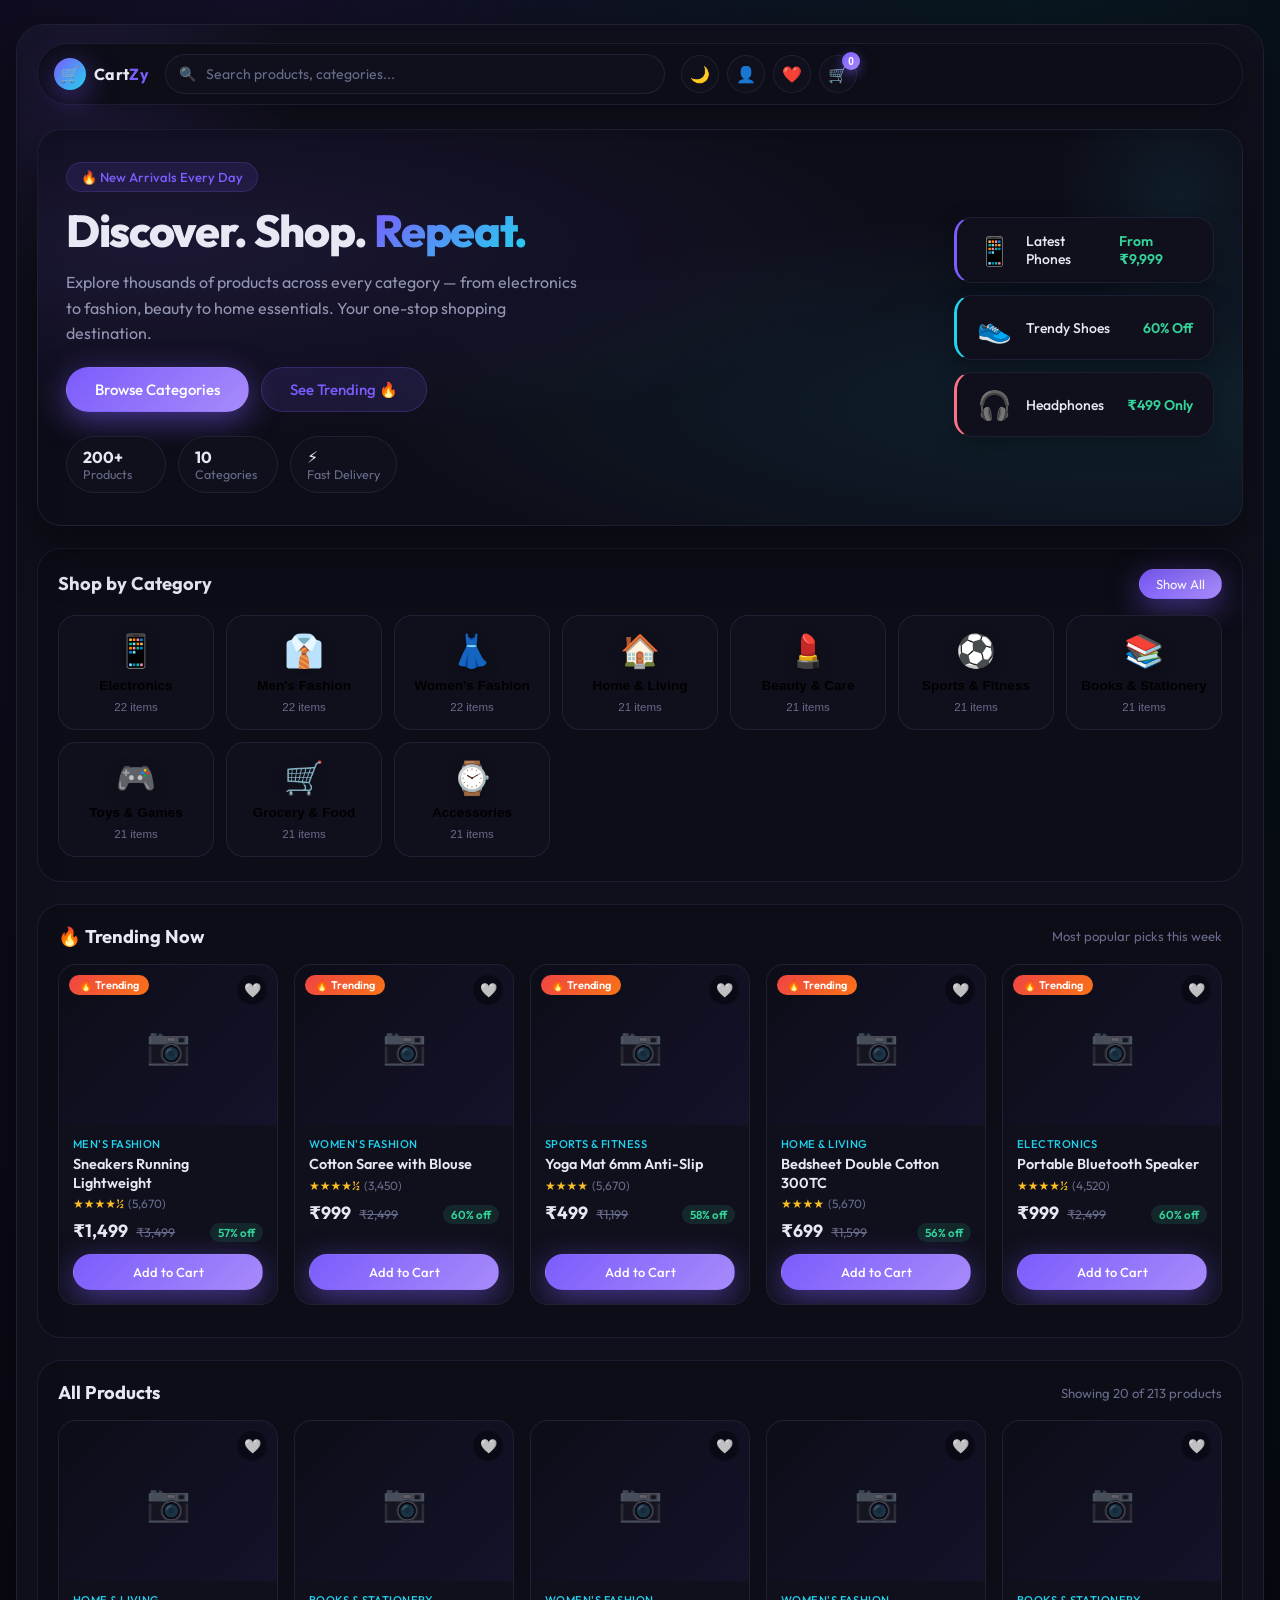
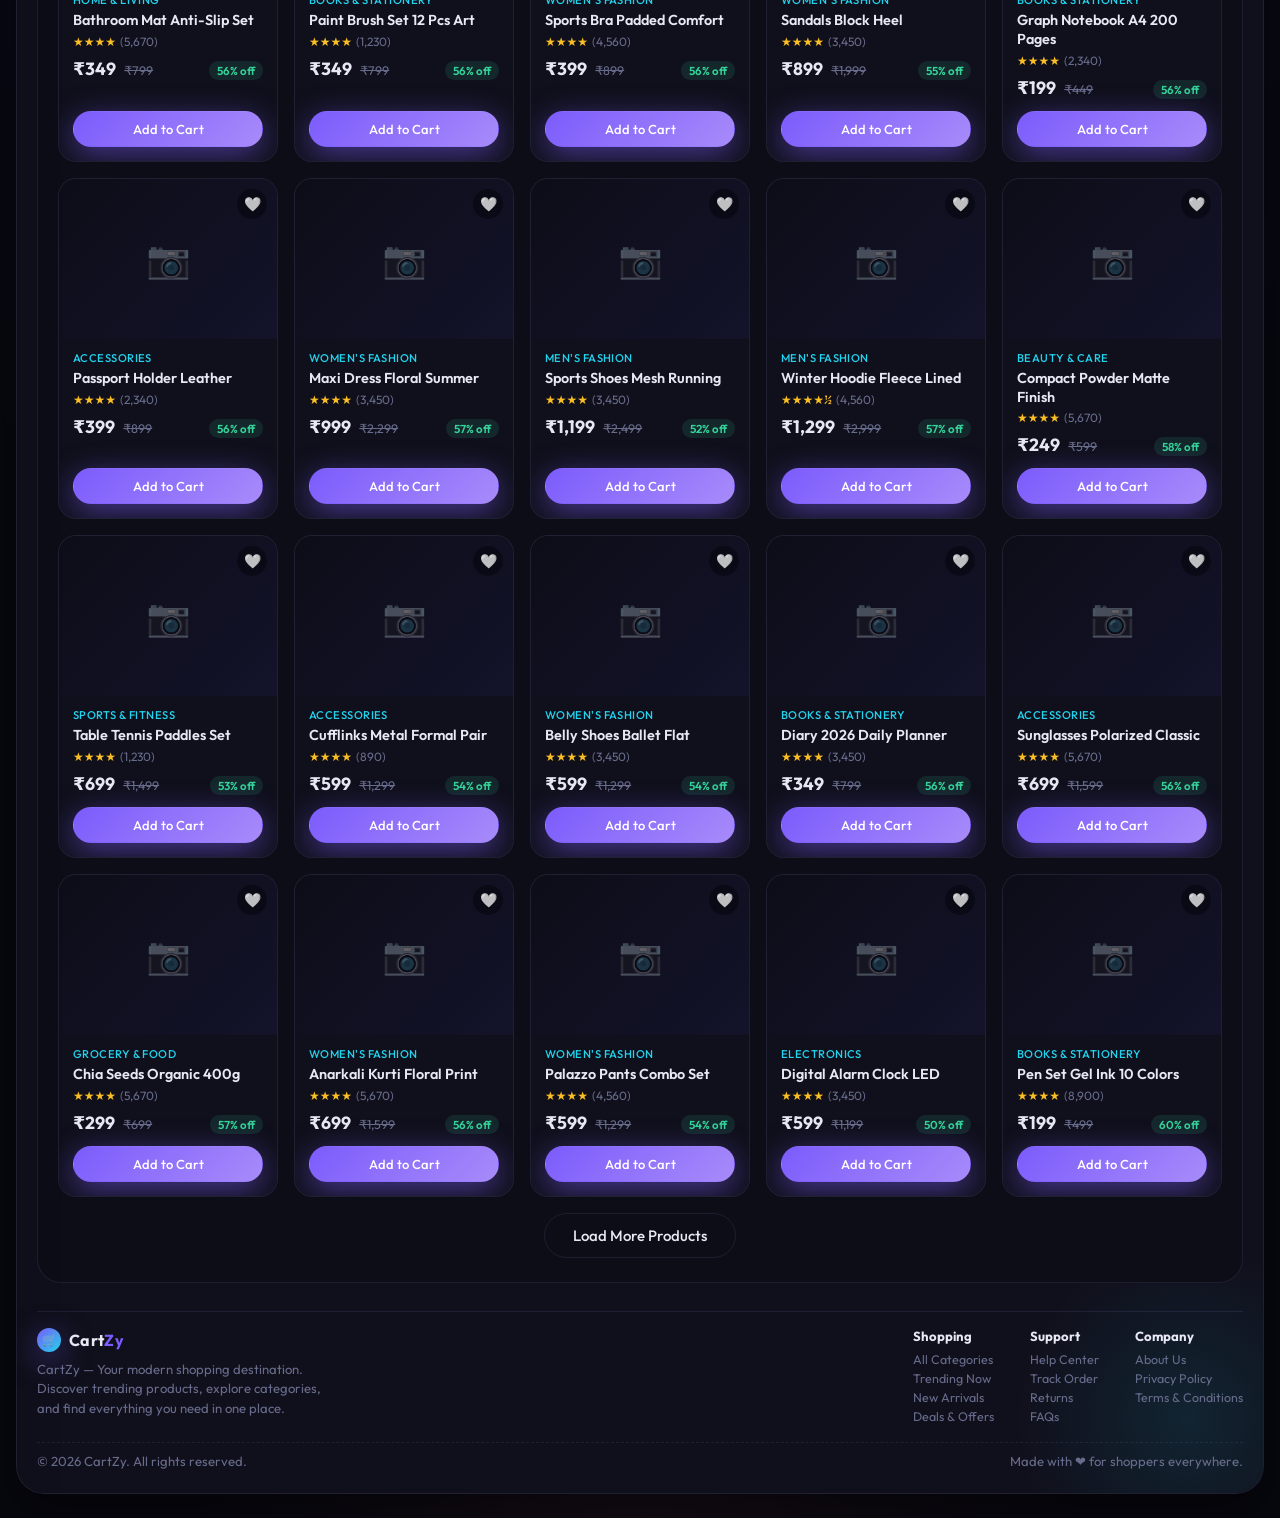
==== CartZy/index.html @ 4c5aa663 "save" ====
<!DOCTYPE html>
<html lang="en" data-theme="dark">
<head>
    <meta charset="UTF-8">
    <meta name="viewport" content="width=device-width, initial-scale=1.0">
    <meta name="theme-color" content="#07070f" media="(prefers-color-scheme: dark)">
    <meta name="theme-color" content="#f4f4fb" media="(prefers-color-scheme: light)">
    <title>CartZy – Discover, Shop, Repeat</title>
    <meta name="description" content="CartZy is a modern shopping experience. Browse categories, discover trending products, and shop from thousands of items across electronics, fashion, beauty, home and more.">
    <link rel="stylesheet" href="styles.css">
    <link href="https://fonts.googleapis.com/css2?family=Outfit:wght@300;400;500;600;700;800&display=swap" rel="stylesheet">
</head>
<body>
    <div class="cz-app" id="cz-app">
        <!-- Mobile Sidebar -->
        <div class="cz-sidebar" id="cz-sidebar">
            <div class="cz-sidebar-header">
                <div class="cz-logo">
                    <span class="cz-logo-mark">🛒</span>
                    <span class="cz-logo-text">Cart<span>Zy</span></span>
                </div>
                <button class="cz-sidebar-close" id="cz-sidebar-close" aria-label="Close sidebar">✕</button>
            </div>
            <nav class="cz-sidebar-nav">
                <a href="#" class="cz-sidebar-link cz-sidebar-link-active" data-nav="home">🏠 Home</a>
                <a href="#categories" class="cz-sidebar-link" data-nav="categories">📦 Categories</a>
                <a href="#trending" class="cz-sidebar-link" data-nav="trending">🔥 Trending</a>
                <a href="#products" class="cz-sidebar-link" data-nav="products">🛍️ All Products</a>
                <div class="cz-sidebar-divider"></div>
                <a href="#" class="cz-sidebar-link" id="cz-sidebar-user-link">👤 Login / Sign Up</a>
                <a href="#" class="cz-sidebar-link">📋 My Orders</a>
                <a href="#" class="cz-sidebar-link">❤️ Wishlist</a>
                <a href="#" class="cz-sidebar-link">💬 Help Center</a>
            </nav>
            <div class="cz-sidebar-actions">
                <button id="cz-theme-toggle-sidebar" class="cz-button cz-button-outline cz-theme-toggle" type="button" aria-label="Toggle theme">
                    <span class="cz-theme-icon" data-role="icon">🌙</span>
                    <span>Toggle theme</span>
                </button>
            </div>
        </div>
        <div class="cz-sidebar-overlay" id="cz-sidebar-overlay"></div>

        <!-- Header -->
        <header class="cz-header" id="cz-header">
            <div class="cz-header-left">
                <button class="cz-hamburger" id="cz-hamburger" aria-label="Open menu">
                    <span></span><span></span><span></span>
                </button>
                <div class="cz-logo">
                    <span class="cz-logo-mark">🛒</span>
                    <span class="cz-logo-text">Cart<span>Zy</span></span>
                </div>
            </div>
            <div class="cz-search-bar" id="cz-search-bar">
                <span class="cz-search-icon">🔍</span>
                <input type="text" id="cz-search-input" placeholder="Search products, categories..." autocomplete="off">
                <div class="cz-search-results" id="cz-search-results"></div>
            </div>
            <div class="cz-header-right">
                <button id="cz-theme-toggle" class="cz-icon-button cz-theme-toggle" type="button" aria-label="Toggle theme">
                    <span class="cz-theme-icon" data-role="icon">🌙</span>
                </button>
                <div class="cz-user-wrapper" id="cz-user-wrapper">
                    <button class="cz-icon-button cz-user-btn" aria-label="User Account" id="cz-user-btn">
                        <span id="cz-user-icon">👤</span>
                    </button>
                    <div class="cz-user-dropdown" id="cz-user-dropdown">
                        <div class="cz-user-dropdown-header" id="cz-dropdown-header">
                            <div class="cz-user-avatar" id="cz-dropdown-avatar">👤</div>
                            <div class="cz-user-info">
                                <span class="cz-user-name" id="cz-dropdown-name">Guest</span>
                                <span class="cz-user-email" id="cz-dropdown-email"></span>
                            </div>
                        </div>
                        <div class="cz-user-dropdown-divider"></div>
                        <a href="#" class="cz-user-dropdown-item">📋 My Orders</a>
                        <a href="#" class="cz-user-dropdown-item">❤️ My Wishlist</a>
                        <a href="#" class="cz-user-dropdown-item">⚙️ Settings</a>
                        <div class="cz-user-dropdown-divider"></div>
                        <button class="cz-user-dropdown-item cz-logout-btn" id="cz-logout-btn">🚪 Logout</button>
                    </div>
                </div>
                <button class="cz-icon-button" aria-label="Wishlist" id="cz-wishlist-btn">
                    ❤️
                </button>
                <button class="cz-icon-button" aria-label="Cart" id="cz-cart-btn">
                    🛒
                    <span class="cz-cart-badge" id="cz-cart-badge">0</span>
                </button>
            </div>
        </header>

        <main class="cz-main">
            <!-- Hero -->
            <section class="cz-hero" id="home">
                <div class="cz-hero-content">
                    <div class="cz-hero-badge">🔥 New Arrivals Every Day</div>
                    <h1>Discover. Shop. <span>Repeat.</span></h1>
                    <p>Explore thousands of products across every category — from electronics to fashion, beauty to home essentials. Your one-stop shopping destination.</p>
                    <div class="cz-hero-actions">
                        <a href="#categories" class="cz-button cz-button-primary cz-button-lg">Browse Categories</a>
                        <a href="#trending" class="cz-button cz-button-ghost cz-button-lg">See Trending 🔥</a>
                    </div>
                    <div class="cz-hero-stats">
                        <div class="cz-stat"><span class="cz-stat-number">200+</span><span class="cz-stat-label">Products</span></div>
                        <div class="cz-stat"><span class="cz-stat-number">10</span><span class="cz-stat-label">Categories</span></div>
                        <div class="cz-stat"><span class="cz-stat-number">⚡</span><span class="cz-stat-label">Fast Delivery</span></div>
                    </div>
                </div>
                <div class="cz-hero-visual">
                    <div class="cz-hero-floating-card cz-hero-fc-1">
                        <span class="cz-hero-fc-emoji">📱</span>
                        <span>Latest Phones</span>
                        <strong>From ₹9,999</strong>
                    </div>
                    <div class="cz-hero-floating-card cz-hero-fc-2">
                        <span class="cz-hero-fc-emoji">👟</span>
                        <span>Trendy Shoes</span>
                        <strong>60% Off</strong>
                    </div>
                    <div class="cz-hero-floating-card cz-hero-fc-3">
                        <span class="cz-hero-fc-emoji">🎧</span>
                        <span>Headphones</span>
                        <strong>₹499 Only</strong>
                    </div>
                </div>
            </section>

            <!-- Categories -->
            <section class="cz-section" id="categories">
                <div class="cz-section-header">
                    <h2>Shop by Category</h2>
                    <button class="cz-pill-btn cz-active-filter" data-category="all" id="cz-show-all-btn">Show All</button>
                </div>
                <div class="cz-category-grid" id="cz-category-grid">
                    <!-- Categories rendered by JS -->
                </div>
            </section>

            <!-- Trending Products -->
            <section class="cz-section" id="trending">
                <div class="cz-section-header">
                    <h2>🔥 Trending Now</h2>
                    <span class="cz-section-tagline">Most popular picks this week</span>
                </div>
                <div class="cz-product-scroll" id="cz-trending-scroll">
                    <!-- Trending products rendered by JS -->
                </div>
            </section>

            <!-- Active Category Title (shown when filtering) -->
            <div class="cz-active-category-bar" id="cz-active-category-bar" style="display:none;">
                <h2 id="cz-active-category-title">All Products</h2>
                <button class="cz-pill-btn" id="cz-clear-filter">✕ Clear Filter</button>
            </div>

            <!-- All Products Grid -->
            <section class="cz-section" id="products">
                <div class="cz-section-header" id="cz-products-header">
                    <h2>All Products</h2>
                    <span class="cz-section-tagline" id="cz-product-count"></span>
                </div>
                <div class="cz-product-grid" id="cz-product-grid">
                    <!-- Products rendered by JS -->
                </div>
                <div class="cz-load-more" id="cz-load-more" style="display:none;">
                    <button class="cz-button cz-button-outline cz-button-lg" id="cz-load-more-btn">Load More Products</button>
                </div>
            </section>
        </main>

        <!-- Footer -->
        <footer class="cz-footer">
            <div class="cz-footer-top">
                <div>
                    <div class="cz-logo cz-logo-small">
                        <span class="cz-logo-mark">🛒</span>
                        <span class="cz-logo-text">Cart<span>Zy</span></span>
                    </div>
                    <p class="cz-footer-text">CartZy — Your modern shopping destination. Discover trending products, explore categories, and find everything you need in one place.</p>
                </div>
                <div class="cz-footer-columns">
                    <div>
                        <h4>Shopping</h4>
                        <a href="#categories">All Categories</a>
                        <a href="#trending">Trending Now</a>
                        <a href="#">New Arrivals</a>
                        <a href="#">Deals & Offers</a>
                    </div>
                    <div>
                        <h4>Support</h4>
                        <a href="#">Help Center</a>
                        <a href="#">Track Order</a>
                        <a href="#">Returns</a>
                        <a href="#">FAQs</a>
                    </div>
                    <div>
                        <h4>Company</h4>
                        <a href="#">About Us</a>
                        <a href="#">Privacy Policy</a>
                        <a href="#">Terms & Conditions</a>
                    </div>
                </div>
            </div>
            <div class="cz-footer-bottom">
                <span>© <span id="cz-year"></span> CartZy. All rights reserved.</span>
                <span>Made with ❤️ for shoppers everywhere.</span>
            </div>
        </footer>
    </div>

    <!-- Login/Signup Modal -->
    <div class="cz-modal-overlay" id="cz-login-overlay">
        <div class="cz-login-modal" id="cz-login-modal">
            <button class="cz-modal-close" id="cz-modal-close">✕</button>
            <div class="cz-modal-logo">
                <span class="cz-logo-mark">🛒</span>
                <span class="cz-logo-text">Cart<span>Zy</span></span>
            </div>

            <!-- Login Form -->
            <div id="cz-login-form" class="cz-auth-form">
                <h2>Welcome Back</h2>
                <p class="cz-auth-subtitle">Log in to your account</p>
                <div class="cz-form-group">
                    <label for="cz-login-email">Email</label>
                    <input type="email" id="cz-login-email" class="cz-form-input" placeholder="you@example.com" autocomplete="email">
                </div>
                <div class="cz-form-group">
                    <label for="cz-login-password">Password</label>
                    <input type="password" id="cz-login-password" class="cz-form-input" placeholder="••••••••" autocomplete="current-password">
                </div>
                <button class="cz-button cz-button-primary cz-button-full cz-button-lg" id="cz-login-submit">Log In</button>
                <p class="cz-auth-toggle">Don't have an account? <a href="#" id="cz-show-signup">Sign Up</a></p>
            </div>

            <!-- Sign Up Form -->
            <div id="cz-signup-form" class="cz-auth-form" style="display:none;">
                <h2>Create Account</h2>
                <p class="cz-auth-subtitle">Join CartZy today</p>
                <div class="cz-form-group">
                    <label for="cz-signup-name">Full Name</label>
                    <input type="text" id="cz-signup-name" class="cz-form-input" placeholder="Your Name" autocomplete="name">
                </div>
                <div class="cz-form-group">
                    <label for="cz-signup-email">Email</label>
                    <input type="email" id="cz-signup-email" class="cz-form-input" placeholder="you@example.com" autocomplete="email">
                </div>
                <div class="cz-form-group">
                    <label for="cz-signup-password">Password</label>
                    <input type="password" id="cz-signup-password" class="cz-form-input" placeholder="••••••••" autocomplete="new-password">
                </div>
                <div class="cz-form-group">
                    <label for="cz-signup-confirm">Confirm Password</label>
                    <input type="password" id="cz-signup-confirm" class="cz-form-input" placeholder="••••••••" autocomplete="new-password">
                </div>
                <button class="cz-button cz-button-primary cz-button-full cz-button-lg" id="cz-signup-submit">Create Account</button>
                <p class="cz-auth-toggle">Already have an account? <a href="#" id="cz-show-login">Log In</a></p>
            </div>
        </div>
    </div>

    <script src="./theme.js"></script>
    <script src="./app.js"></script>
</body>
</html>
---- CartZy/styles.css ----
@import url('https://fonts.googleapis.com/css2?family=Outfit:wght@300;400;500;600;700;800&display=swap');

*, *::before, *::after { margin: 0; padding: 0; box-sizing: border-box; }

/* ── Design Tokens ── */
:root {
    --cz-bg: #07070f;
    --cz-bg-elevated: #10101c;
    --cz-bg-soft: #0d0d18;
    --cz-bg-card: #13132a;
    --cz-border: rgba(130, 140, 200, 0.13);
    --cz-border-hover: rgba(160, 170, 230, 0.3);
    --cz-primary: #7c5cfc;
    --cz-primary-soft: rgba(124, 92, 252, 0.12);
    --cz-primary-glow: rgba(124, 92, 252, 0.5);
    --cz-accent: #22d3ee;
    --cz-accent-soft: rgba(34, 211, 238, 0.1);
    --cz-green: #34d399;
    --cz-rose: #fb7185;
    --cz-amber: #fbbf24;
    --cz-text: #e8e8f4;
    --cz-text-muted: #9296b4;
    --cz-text-soft: #686c8c;
    --cz-radius-xl: 24px;
    --cz-radius-lg: 18px;
    --cz-radius-md: 12px;
    --cz-radius-sm: 8px;
    --cz-radius-pill: 999px;
    --cz-shadow: 0 20px 50px rgba(0,0,0,0.5);
    --cz-shadow-sm: 0 8px 24px rgba(0,0,0,0.3);
    --cz-shadow-glow: 0 8px 30px var(--cz-primary-glow);
    --cz-transition: 0.25s cubic-bezier(0.4, 0, 0.2, 1);
}

html[data-theme="light"] {
    --cz-bg: #f4f4fb;
    --cz-bg-elevated: #ffffff;
    --cz-bg-soft: #eeeef8;
    --cz-bg-card: #ffffff;
    --cz-border: rgba(80, 80, 140, 0.12);
    --cz-border-hover: rgba(100, 100, 180, 0.22);
    --cz-primary: #6c4ce6;
    --cz-primary-soft: rgba(108, 76, 230, 0.08);
    --cz-primary-glow: rgba(108, 76, 230, 0.18);
    --cz-accent: #0891b2;
    --cz-accent-soft: rgba(8, 145, 178, 0.08);
    --cz-green: #059669;
    --cz-rose: #e11d48;
    --cz-amber: #d97706;
    --cz-text: #1a1a2e;
    --cz-text-muted: #4a4a6a;
    --cz-text-soft: #6a6a8a;
    --cz-shadow: 0 20px 50px rgba(0,0,0,0.08);
    --cz-shadow-sm: 0 8px 24px rgba(0,0,0,0.06);
    --cz-shadow-glow: 0 8px 30px var(--cz-primary-glow);
}

html { scroll-behavior: smooth; }

body {
    font-family: 'Outfit', system-ui, -apple-system, sans-serif;
    background:
        radial-gradient(ellipse at 20% 0%, rgba(124, 92, 252, 0.10), transparent 50%),
        radial-gradient(ellipse at 80% 0%, rgba(34, 211, 238, 0.08), transparent 50%),
        radial-gradient(ellipse at 50% 100%, rgba(251, 113, 133, 0.06), transparent 50%),
        var(--cz-bg);
    color: var(--cz-text);
    min-height: 100vh;
    min-height: -webkit-fill-available;
    padding: 24px 16px;
    -webkit-font-smoothing: antialiased;
    -moz-osx-font-smoothing: grayscale;
}

/* iOS Safari safe area handling */
@supports (padding: max(0px)) {
    body {
        padding-bottom: max(24px, env(safe-area-inset-bottom));
        padding-left: max(16px, env(safe-area-inset-left));
        padding-right: max(16px, env(safe-area-inset-right));
    }
}

/* ── App Container ── */
.cz-app {
    width: 100%;
    max-width: 1280px;
    margin: 0 auto;
    border-radius: 28px;
    border: 1px solid var(--cz-border);
    background: var(--cz-bg-elevated);
    -webkit-backdrop-filter: blur(40px);
    backdrop-filter: blur(40px);
    box-shadow: var(--cz-shadow);
    display: flex;
    flex-direction: column;
    padding: 18px 20px 24px;
    position: relative;
    overflow: visible;
    overflow-x: hidden;
}

.cz-app::before {
    content: '';
    position: absolute;
    top: -120px;
    left: -120px;
    width: 400px;
    height: 400px;
    border-radius: 50%;
    background: radial-gradient(circle, var(--cz-primary-soft) 0%, transparent 70%);
    pointer-events: none;
    z-index: 0;
}

.cz-app::after {
    content: '';
    position: absolute;
    bottom: -100px;
    right: -100px;
    width: 350px;
    height: 350px;
    border-radius: 50%;
    background: radial-gradient(circle, var(--cz-accent-soft) 0%, transparent 70%);
    pointer-events: none;
    z-index: 0;
}

.cz-app > * { position: relative; z-index: 1; }

/* ── Header ── */
.cz-header {
    display: flex;
    align-items: center;
    gap: 16px;
    padding: 10px 16px;
    border-radius: var(--cz-radius-pill);
    background: var(--cz-bg-soft);
    border: 1px solid var(--cz-border);
    box-shadow: var(--cz-shadow-sm);
    margin-bottom: 20px;
    z-index: 60;
}

.cz-header-left {
    display: flex;
    align-items: center;
    gap: 12px;
    flex-shrink: 0;
}

.cz-logo {
    display: inline-flex;
    align-items: center;
    gap: 8px;
    text-decoration: none;
}

.cz-logo-mark {
    width: 32px;
    height: 32px;
    border-radius: var(--cz-radius-pill);
    display: inline-flex;
    align-items: center;
    justify-content: center;
    font-size: 16px;
    background: linear-gradient(135deg, var(--cz-primary), var(--cz-accent));
    box-shadow: var(--cz-shadow-glow);
    animation: logoPulse 3s ease-in-out infinite;
}

@keyframes logoPulse {
    0%, 100% { box-shadow: 0 4px 20px var(--cz-primary-glow); }
    50% { box-shadow: 0 4px 30px var(--cz-primary-glow), 0 0 60px rgba(124,92,252,0.15); }
}

.cz-logo-text {
    font-weight: 700;
    letter-spacing: 0.02em;
    font-size: 16px;
    color: var(--cz-text);
}

.cz-logo-text span { color: var(--cz-primary); }
.cz-logo-small .cz-logo-mark { width: 24px; height: 24px; font-size: 12px; }

/* ── Search Bar ── */
.cz-search-bar {
    flex: 1;
    position: relative;
    max-width: 500px;
}

.cz-search-icon {
    position: absolute;
    left: 14px;
    top: 50%;
    transform: translateY(-50%);
    font-size: 14px;
    pointer-events: none;
    opacity: 0.6;
}

.cz-search-bar input {
    width: 100%;
    padding: 10px 16px 10px 40px;
    border-radius: var(--cz-radius-pill);
    border: 1px solid var(--cz-border);
    background: var(--cz-bg-elevated);
    color: var(--cz-text);
    font-family: inherit;
    font-size: 14px;
    outline: none;
    transition: var(--cz-transition);
}

.cz-search-bar input:focus {
    border-color: var(--cz-primary);
    box-shadow: 0 0 0 3px var(--cz-primary-soft);
}

.cz-search-bar input::placeholder {
    color: var(--cz-text-soft);
}

.cz-search-results {
    position: absolute;
    top: calc(100% + 8px);
    left: 0;
    right: 0;
    background: var(--cz-bg-elevated);
    border: 1px solid var(--cz-border);
    border-radius: var(--cz-radius-lg);
    box-shadow: var(--cz-shadow);
    max-height: 340px;
    overflow-y: auto;
    display: none;
    z-index: 70;
}

.cz-search-results.active { display: block; }

.cz-search-result-item {
    padding: 12px 16px;
    cursor: pointer;
    display: flex;
    align-items: center;
    gap: 12px;
    font-size: 14px;
    transition: background var(--cz-transition);
    border-bottom: 1px solid var(--cz-border);
}

.cz-search-result-item:last-child { border-bottom: none; }
.cz-search-result-item:hover { background: var(--cz-primary-soft); }

.cz-search-result-item .cz-sr-emoji { font-size: 20px; }
.cz-search-result-item .cz-sr-name { font-weight: 500; }
.cz-search-result-item .cz-sr-price {
    margin-left: auto;
    color: var(--cz-green);
    font-weight: 600;
}

.cz-header-right {
    display: flex;
    align-items: center;
    gap: 8px;
    flex-shrink: 0;
}

.cz-icon-button {
    width: 38px;
    height: 38px;
    border-radius: var(--cz-radius-pill);
    border: 1px solid var(--cz-border);
    background: var(--cz-bg-elevated);
    color: var(--cz-text);
    display: inline-flex;
    align-items: center;
    justify-content: center;
    cursor: pointer;
    font-size: 16px;
    position: relative;
    transition: var(--cz-transition);
}

.cz-icon-button:hover {
    transform: translateY(-2px);
    border-color: var(--cz-border-hover);
    box-shadow: var(--cz-shadow-sm);
}

.cz-cart-badge {
    position: absolute;
    top: -4px;
    right: -4px;
    min-width: 18px;
    height: 18px;
    padding: 0 5px;
    border-radius: var(--cz-radius-pill);
    background: linear-gradient(135deg, var(--cz-primary), #a78bfa);
    color: white;
    font-size: 10px;
    font-weight: 700;
    display: inline-flex;
    align-items: center;
    justify-content: center;
    box-shadow: 0 4px 12px var(--cz-primary-glow);
}

/* ── Buttons ── */
.cz-button {
    border-radius: var(--cz-radius-pill);
    font-size: 14px;
    font-weight: 500;
    font-family: inherit;
    padding: 10px 20px;
    border: 1px solid transparent;
    cursor: pointer;
    text-decoration: none;
    display: inline-flex;
    align-items: center;
    justify-content: center;
    gap: 8px;
    transition: var(--cz-transition);
    white-space: nowrap;
}

.cz-button-lg { padding: 12px 28px; font-size: 15px; }

.cz-button-primary {
    background: linear-gradient(135deg, var(--cz-primary), #a78bfa);
    color: white;
    box-shadow: var(--cz-shadow-glow);
}

.cz-button-primary:hover {
    transform: translateY(-2px);
    box-shadow: 0 12px 35px var(--cz-primary-glow);
    filter: brightness(1.1);
}

.cz-button-secondary {
    background: var(--cz-bg-soft);
    border-color: var(--cz-border);
    color: var(--cz-text);
}

.cz-button-secondary:hover {
    border-color: var(--cz-primary);
    background: var(--cz-primary-soft);
}

.cz-button-outline {
    background: transparent;
    border-color: var(--cz-border);
    color: var(--cz-text);
}

.cz-button-outline:hover {
    border-color: var(--cz-primary);
    background: var(--cz-primary-soft);
}

.cz-button-ghost {
    background: var(--cz-primary-soft);
    color: var(--cz-primary);
    border-color: rgba(124, 92, 252, 0.25);
}

.cz-button-ghost:hover {
    background: rgba(124, 92, 252, 0.18);
    border-color: rgba(124, 92, 252, 0.5);
}

.cz-button-full { width: 100%; }

.cz-pill-btn {
    padding: 6px 16px;
    border-radius: var(--cz-radius-pill);
    border: 1px solid var(--cz-border);
    background: var(--cz-bg-soft);
    color: var(--cz-text-muted);
    font-size: 13px;
    font-family: inherit;
    cursor: pointer;
    transition: var(--cz-transition);
    white-space: nowrap;
}

.cz-pill-btn:hover {
    border-color: var(--cz-primary);
    color: var(--cz-text);
}

.cz-active-filter, .cz-pill-btn.active {
    background: linear-gradient(135deg, var(--cz-primary), #a78bfa);
    color: white;
    border-color: transparent;
    box-shadow: var(--cz-shadow-glow);
}

/* ── Main ── */
.cz-main {
    display: flex;
    flex-direction: column;
    gap: 22px;
    flex: 1;
    padding: 4px 0;
}

/* ── Hero ── */
.cz-hero {
    display: grid;
    grid-template-columns: 1.3fr 1fr;
    gap: 28px;
    padding: 32px 28px;
    border-radius: var(--cz-radius-xl);
    background:
        radial-gradient(ellipse at 10% 30%, var(--cz-primary-soft), transparent 50%),
        radial-gradient(ellipse at 90% 70%, var(--cz-accent-soft), transparent 50%),
        var(--cz-bg-soft);
    border: 1px solid var(--cz-border);
    box-shadow: var(--cz-shadow);
    position: relative;
    overflow: hidden;
}

.cz-hero::before {
    content: '';
    position: absolute;
    top: -60px;
    right: -60px;
    width: 250px;
    height: 250px;
    border-radius: 50%;
    background: radial-gradient(circle, rgba(34,211,238,0.08), transparent 70%);
    pointer-events: none;
}

.cz-hero-content { max-width: 560px; }

.cz-hero-badge {
    display: inline-flex;
    align-items: center;
    gap: 6px;
    padding: 6px 14px;
    border-radius: var(--cz-radius-pill);
    background: var(--cz-primary-soft);
    border: 1px solid rgba(124,92,252,0.2);
    color: var(--cz-primary);
    font-size: 13px;
    font-weight: 500;
    margin-bottom: 14px;
    animation: badgeFloat 2.5s ease-in-out infinite;
}

@keyframes badgeFloat {
    0%, 100% { transform: translateY(0); }
    50% { transform: translateY(-4px); }
}

.cz-hero h1 {
    font-size: clamp(2.2rem, 3.5vw, 3rem);
    line-height: 1.12;
    letter-spacing: -0.03em;
    font-weight: 800;
    margin-bottom: 14px;
}

.cz-hero h1 span {
    background: linear-gradient(135deg, var(--cz-primary), var(--cz-accent));
    -webkit-background-clip: text;
    background-clip: text;
    color: transparent;
}

.cz-hero p {
    font-size: 1rem;
    color: var(--cz-text-muted);
    line-height: 1.6;
    max-width: 32rem;
    margin-bottom: 20px;
}

.cz-hero-actions {
    display: flex;
    flex-wrap: wrap;
    gap: 12px;
    margin-bottom: 24px;
}

.cz-hero-stats {
    display: flex;
    flex-wrap: wrap;
    gap: 12px;
}

.cz-stat {
    padding: 10px 16px;
    border-radius: var(--cz-radius-pill);
    border: 1px solid var(--cz-border);
    background: var(--cz-bg-elevated);
    display: flex;
    flex-direction: column;
    min-width: 100px;
    backdrop-filter: blur(20px);
}

.cz-stat-number { font-size: 1rem; font-weight: 700; }
.cz-stat-label { font-size: 0.78rem; color: var(--cz-text-soft); }

/* Hero Floating Cards */
.cz-hero-visual {
    display: flex;
    flex-direction: column;
    gap: 12px;
    justify-content: center;
    align-items: flex-end;
}

.cz-hero-floating-card {
    display: flex;
    align-items: center;
    gap: 14px;
    padding: 14px 20px;
    border-radius: var(--cz-radius-lg);
    border: 1px solid var(--cz-border);
    background: var(--cz-bg-elevated);
    backdrop-filter: blur(20px);
    box-shadow: var(--cz-shadow-sm);
    font-size: 14px;
    font-weight: 500;
    max-width: 260px;
    width: 100%;
    animation: cardSlideIn 0.6s ease-out both;
}

.cz-hero-floating-card:nth-child(1) { animation-delay: 0.1s; }
.cz-hero-floating-card:nth-child(2) { animation-delay: 0.3s; }
.cz-hero-floating-card:nth-child(3) { animation-delay: 0.5s; }

@keyframes cardSlideIn {
    from { opacity: 0; transform: translateX(30px); }
    to { opacity: 1; transform: translateX(0); }
}

.cz-hero-fc-emoji { font-size: 28px; }
.cz-hero-floating-card strong {
    margin-left: auto;
    color: var(--cz-green);
    font-weight: 600;
}

.cz-hero-fc-1 { border-left: 3px solid var(--cz-primary); }
.cz-hero-fc-2 { border-left: 3px solid var(--cz-accent); }
.cz-hero-fc-3 { border-left: 3px solid var(--cz-rose); }

/* ── Sections ── */
.cz-section {
    padding: 20px 20px 24px;
    border-radius: var(--cz-radius-xl);
    border: 1px solid var(--cz-border);
    background: var(--cz-bg-soft);
}

.cz-section-header {
    display: flex;
    align-items: center;
    justify-content: space-between;
    gap: 12px;
    margin-bottom: 16px;
}

.cz-section h2 { font-size: 1.15rem; font-weight: 700; }
.cz-section-tagline { font-size: 0.82rem; color: var(--cz-text-soft); }

/* ── Category Grid ── */
.cz-category-grid {
    display: grid;
    grid-template-columns: repeat(auto-fill, minmax(140px, 1fr));
    gap: 12px;
}

.cz-category-card {
    border-radius: var(--cz-radius-lg);
    padding: 16px 14px;
    border: 1px solid var(--cz-border);
    background: var(--cz-bg-elevated);
    cursor: pointer;
    text-align: center;
    transition: var(--cz-transition);
    display: flex;
    flex-direction: column;
    align-items: center;
    gap: 8px;
    position: relative;
    overflow: hidden;
}

.cz-category-card::before {
    content: '';
    position: absolute;
    inset: 0;
    background: linear-gradient(135deg, var(--cz-primary-soft), transparent);
    opacity: 0;
    transition: opacity var(--cz-transition);
}

.cz-category-card:hover::before { opacity: 1; }

.cz-category-card:hover {
    transform: translateY(-4px);
    border-color: var(--cz-primary);
    box-shadow: var(--cz-shadow-glow);
}

.cz-category-card.active {
    border-color: var(--cz-primary);
    background: var(--cz-primary-soft);
    box-shadow: 0 4px 20px var(--cz-primary-glow);
}

.cz-category-icon {
    font-size: 32px;
    position: relative;
    z-index: 1;
    filter: drop-shadow(0 4px 8px rgba(0,0,0,0.2));
}

.cz-category-title {
    font-size: 0.85rem;
    font-weight: 600;
    position: relative;
    z-index: 1;
}

.cz-category-count {
    font-size: 0.72rem;
    color: var(--cz-text-soft);
    position: relative;
    z-index: 1;
}

/* ── Trending Horizontal Scroll ── */
.cz-product-scroll {
    display: flex;
    gap: 16px;
    overflow-x: auto;
    scroll-snap-type: x mandatory;
    padding-bottom: 8px;
    scrollbar-width: thin;
    scrollbar-color: var(--cz-primary) transparent;
}

.cz-product-scroll::-webkit-scrollbar { height: 6px; }
.cz-product-scroll::-webkit-scrollbar-track { background: transparent; }
.cz-product-scroll::-webkit-scrollbar-thumb {
    background: var(--cz-primary);
    border-radius: 10px;
}

.cz-product-scroll .cz-product-card {
    min-width: 220px;
    max-width: 220px;
    scroll-snap-align: start;
    flex-shrink: 0;
}

/* ── Product Grid ── */
.cz-product-grid {
    display: grid;
    grid-template-columns: repeat(auto-fill, minmax(220px, 1fr));
    gap: 16px;
}

.cz-product-card {
    border-radius: var(--cz-radius-lg);
    border: 1px solid var(--cz-border);
    background: var(--cz-bg-elevated);
    overflow: hidden;
    display: flex;
    flex-direction: column;
    transition: var(--cz-transition);
    position: relative;
}

.cz-product-card:hover {
    transform: translateY(-4px);
    border-color: var(--cz-border-hover);
    box-shadow: var(--cz-shadow);
}

.cz-product-image {
    height: 160px;
    display: flex;
    align-items: center;
    justify-content: center;
    font-size: 56px;
    position: relative;
    overflow: hidden;
}

.cz-product-image-bg {
    position: absolute;
    inset: 0;
    opacity: 0.15;
}

.cz-product-image span { position: relative; z-index: 1; filter: drop-shadow(0 4px 12px rgba(0,0,0,0.3)); }

.cz-product-image img {
    position: relative;
    z-index: 1;
    width: 100%;
    height: 100%;
    object-fit: cover;
    transition: transform var(--cz-transition);
}

.cz-product-card:hover .cz-product-image img {
    transform: scale(1.08);
}

.cz-product-image .cz-img-placeholder {
    position: relative;
    z-index: 1;
    width: 100%;
    height: 100%;
    display: flex;
    align-items: center;
    justify-content: center;
    font-size: 40px;
    color: var(--cz-text-soft);
    background: linear-gradient(135deg, var(--cz-bg-soft), var(--cz-bg-card));
}

.cz-product-image .cz-img-placeholder::after {
    content: '📷';
    font-size: 36px;
    opacity: 0.35;
}

.cz-product-trending-badge {
    position: absolute;
    top: 10px;
    left: 10px;
    padding: 3px 10px;
    border-radius: var(--cz-radius-pill);
    background: linear-gradient(135deg, #ef4444, #f97316);
    color: white;
    font-size: 11px;
    font-weight: 600;
    z-index: 2;
    display: flex;
    align-items: center;
    gap: 4px;
}

.cz-product-wishlist {
    position: absolute;
    top: 10px;
    right: 10px;
    width: 30px;
    height: 30px;
    border-radius: var(--cz-radius-pill);
    border: none;
    background: rgba(0,0,0,0.4);
    backdrop-filter: blur(8px);
    color: white;
    cursor: pointer;
    font-size: 14px;
    display: flex;
    align-items: center;
    justify-content: center;
    z-index: 2;
    transition: var(--cz-transition);
    opacity: 0.85;
}

.cz-product-card:hover .cz-product-wishlist { opacity: 1; }
.cz-product-wishlist:hover { background: rgba(251,113,133,0.5); transform: scale(1.15); }
.cz-product-wishlist.active { opacity: 1; background: rgba(251,113,133,0.7); }

.cz-product-body { padding: 12px 14px 14px; display: flex; flex-direction: column; gap: 4px; flex: 1; }

.cz-product-category-tag {
    font-size: 0.7rem;
    color: var(--cz-accent);
    font-weight: 500;
    text-transform: uppercase;
    letter-spacing: 0.04em;
}

.cz-product-body h3 {
    font-size: 0.9rem;
    font-weight: 600;
    line-height: 1.3;
    display: -webkit-box;
    -webkit-line-clamp: 2;
    -webkit-box-orient: vertical;
    overflow: hidden;
}

.cz-product-rating {
    display: flex;
    align-items: center;
    gap: 4px;
    font-size: 0.75rem;
    color: var(--cz-amber);
}

.cz-product-rating span { color: var(--cz-text-soft); }

.cz-product-price-row {
    display: flex;
    align-items: baseline;
    gap: 8px;
    margin-top: 4px;
}

.cz-product-price { font-size: 1.1rem; font-weight: 700; color: var(--cz-text); }
.cz-product-mrp { font-size: 0.78rem; color: var(--cz-text-soft); text-decoration: line-through; }

.cz-product-discount {
    font-size: 0.72rem;
    padding: 2px 8px;
    border-radius: var(--cz-radius-pill);
    background: rgba(52, 211, 153, 0.12);
    color: var(--cz-green);
    font-weight: 600;
    margin-left: auto;
}

.cz-product-add-btn {
    margin-top: auto;
    padding-top: 8px;
}

.cz-product-add-btn .cz-button {
    width: 100%;
    font-size: 13px;
    padding: 9px 16px;
}

/* ── Active Category Bar ── */
.cz-active-category-bar {
    display: flex;
    align-items: center;
    justify-content: space-between;
    padding: 12px 20px;
    border-radius: var(--cz-radius-lg);
    background: var(--cz-primary-soft);
    border: 1px solid rgba(124,92,252,0.2);
}

.cz-active-category-bar h2 { font-size: 1rem; font-weight: 600; }

/* ── Load More ── */
.cz-load-more {
    display: flex;
    justify-content: center;
    padding-top: 16px;
}

/* ── Footer ── */
.cz-footer {
    margin-top: 24px;
    padding-top: 16px;
    border-top: 1px solid var(--cz-border);
    font-size: 0.82rem;
}

.cz-footer-top {
    display: flex;
    align-items: flex-start;
    justify-content: space-between;
    gap: 24px;
    margin-bottom: 14px;
}

.cz-footer-text {
    max-width: 300px;
    color: var(--cz-text-soft);
    margin-top: 8px;
    line-height: 1.5;
}

.cz-footer-columns { display: flex; gap: 36px; }

.cz-footer-columns h4 { font-size: 0.82rem; margin-bottom: 8px; color: var(--cz-text); }

.cz-footer-columns a {
    display: block;
    font-size: 0.78rem;
    color: var(--cz-text-soft);
    text-decoration: none;
    margin-bottom: 4px;
    transition: color var(--cz-transition);
}

.cz-footer-columns a:hover { color: var(--cz-primary); }

.cz-footer-bottom {
    display: flex;
    align-items: center;
    justify-content: space-between;
    gap: 12px;
    padding-top: 10px;
    border-top: 1px dashed var(--cz-border);
    color: var(--cz-text-soft);
}

/* ── Hamburger ── */
.cz-hamburger {
    display: none;
    width: 36px;
    height: 36px;
    border: none;
    background: transparent;
    cursor: pointer;
    padding: 6px;
    border-radius: var(--cz-radius-pill);
    transition: var(--cz-transition);
}

.cz-hamburger:hover { background: rgba(124,92,252,0.1); }

.cz-hamburger span {
    display: block;
    width: 22px;
    height: 2px;
    background: var(--cz-text);
    margin: 4px auto;
    transition: var(--cz-transition);
    border-radius: 2px;
}

.cz-hamburger.active span:nth-child(1) { transform: rotate(45deg) translate(5px, 5px); }
.cz-hamburger.active span:nth-child(2) { opacity: 0; }
.cz-hamburger.active span:nth-child(3) { transform: rotate(-45deg) translate(5px, -5px); }

/* ── Sidebar ── */
.cz-sidebar {
    position: fixed;
    top: 0;
    left: -320px;
    width: 290px;
    height: 100%;
    background: var(--cz-bg-elevated);
    border-right: 1px solid var(--cz-border);
    box-shadow: var(--cz-shadow);
    padding: 18px;
    display: flex;
    flex-direction: column;
    gap: 14px;
    z-index: 100;
    transition: left 0.35s cubic-bezier(0.4, 0, 0.2, 1);
    backdrop-filter: blur(20px);
}

.cz-sidebar.active { left: 0; }

.cz-sidebar-header {
    display: flex;
    align-items: center;
    justify-content: space-between;
    padding-bottom: 14px;
    border-bottom: 1px solid var(--cz-border);
}

.cz-sidebar-close {
    width: 32px;
    height: 32px;
    border: 1px solid var(--cz-border);
    background: var(--cz-bg-soft);
    color: var(--cz-text);
    border-radius: var(--cz-radius-pill);
    cursor: pointer;
    display: flex;
    align-items: center;
    justify-content: center;
    font-size: 16px;
    transition: var(--cz-transition);
}

.cz-sidebar-close:hover { background: var(--cz-primary-soft); border-color: var(--cz-primary); }

.cz-sidebar-nav {
    display: flex;
    flex-direction: column;
    gap: 4px;
    flex: 1;
    overflow-y: auto;
}

.cz-sidebar-link {
    display: block;
    padding: 11px 14px;
    border-radius: var(--cz-radius-md);
    color: var(--cz-text);
    text-decoration: none;
    font-size: 0.92rem;
    transition: var(--cz-transition);
    border: 1px solid transparent;
}

.cz-sidebar-link:hover { background: var(--cz-primary-soft); border-color: rgba(124,92,252,0.2); }

.cz-sidebar-link-active {
    background: var(--cz-primary-soft);
    color: var(--cz-primary);
    border-color: rgba(124,92,252,0.3);
    font-weight: 500;
}

.cz-sidebar-divider { height: 1px; background: var(--cz-border); margin: 8px 0; }

.cz-sidebar-actions {
    display: flex;
    flex-direction: column;
    gap: 8px;
    padding-top: 12px;
    border-top: 1px solid var(--cz-border);
}

.cz-sidebar-overlay {
    position: fixed;
    top: 0;
    left: 0;
    width: 100%;
    height: 100%;
    background: rgba(7,7,15,0.6);
    backdrop-filter: blur(6px);
    z-index: 50;
    opacity: 0;
    visibility: hidden;
    transition: all 0.35s ease;
}

.cz-sidebar-overlay.active { opacity: 1; visibility: visible; }

/* ── User Wrapper & Dropdown ── */
.cz-user-wrapper {
    position: relative;
}

.cz-user-btn {
    position: relative;
}

.cz-user-btn.logged-in {
    border-color: var(--cz-primary);
    background: var(--cz-primary-soft);
    box-shadow: 0 0 0 2px var(--cz-primary-glow);
}

.cz-user-dropdown {
    position: absolute;
    top: calc(100% + 10px);
    right: 0;
    width: 260px;
    background: var(--cz-bg-elevated);
    border: 1px solid var(--cz-border);
    border-radius: var(--cz-radius-lg);
    box-shadow: var(--cz-shadow);
    backdrop-filter: blur(30px);
    z-index: 110;
    opacity: 0;
    visibility: hidden;
    transform: translateY(-8px) scale(0.97);
    transition: all 0.25s cubic-bezier(0.4, 0, 0.2, 1);
    overflow: hidden;
}

.cz-user-dropdown.active {
    opacity: 1;
    visibility: visible;
    transform: translateY(0) scale(1);
}

.cz-user-dropdown-header {
    padding: 16px;
    display: flex;
    align-items: center;
    gap: 12px;
    background: linear-gradient(135deg, var(--cz-primary-soft), var(--cz-accent-soft));
}

.cz-user-avatar {
    width: 40px;
    height: 40px;
    border-radius: var(--cz-radius-pill);
    background: linear-gradient(135deg, var(--cz-primary), var(--cz-accent));
    display: flex;
    align-items: center;
    justify-content: center;
    font-size: 18px;
    color: white;
    box-shadow: 0 4px 12px var(--cz-primary-glow);
}

.cz-user-info {
    display: flex;
    flex-direction: column;
    gap: 2px;
}

.cz-user-name {
    font-weight: 600;
    font-size: 0.9rem;
    color: var(--cz-text);
}

.cz-user-email {
    font-size: 0.75rem;
    color: var(--cz-text-muted);
}

.cz-user-dropdown-divider {
    height: 1px;
    background: var(--cz-border);
}

.cz-user-dropdown-item {
    display: flex;
    align-items: center;
    gap: 10px;
    padding: 11px 16px;
    font-size: 0.85rem;
    color: var(--cz-text);
    text-decoration: none;
    cursor: pointer;
    background: none;
    border: none;
    width: 100%;
    text-align: left;
    font-family: inherit;
    transition: background var(--cz-transition);
}

.cz-user-dropdown-item:hover {
    background: var(--cz-primary-soft);
}

.cz-logout-btn {
    color: var(--cz-rose) !important;
}

.cz-logout-btn:hover {
    background: rgba(251, 113, 133, 0.1) !important;
}

/* ── Login/Signup Modal ── */
.cz-modal-overlay {
    position: fixed;
    inset: 0;
    background: rgba(7, 7, 15, 0.7);
    backdrop-filter: blur(10px);
    z-index: 2000;
    display: flex;
    align-items: center;
    justify-content: center;
    padding: 20px;
    opacity: 0;
    visibility: hidden;
    transition: all 0.35s ease;
}

.cz-modal-overlay.active {
    opacity: 1;
    visibility: visible;
}

.cz-login-modal {
    width: 100%;
    max-width: 420px;
    background: var(--cz-bg-elevated);
    border: 1px solid var(--cz-border);
    border-radius: var(--cz-radius-xl);
    padding: 32px 28px;
    box-shadow: var(--cz-shadow), 0 0 80px var(--cz-primary-glow);
    position: relative;
    transform: translateY(20px) scale(0.96);
    transition: transform 0.35s cubic-bezier(0.4, 0, 0.2, 1);
}

.cz-modal-overlay.active .cz-login-modal {
    transform: translateY(0) scale(1);
}

.cz-modal-close {
    position: absolute;
    top: 16px;
    right: 16px;
    width: 32px;
    height: 32px;
    border-radius: var(--cz-radius-pill);
    border: 1px solid var(--cz-border);
    background: var(--cz-bg-soft);
    color: var(--cz-text);
    font-size: 16px;
    cursor: pointer;
    display: flex;
    align-items: center;
    justify-content: center;
    transition: var(--cz-transition);
    z-index: 1;
}

.cz-modal-close:hover {
    background: var(--cz-primary-soft);
    border-color: var(--cz-primary);
    transform: rotate(90deg);
}

.cz-modal-logo {
    display: flex;
    align-items: center;
    justify-content: center;
    gap: 8px;
    margin-bottom: 24px;
}

.cz-modal-logo .cz-logo-mark {
    width: 40px;
    height: 40px;
    font-size: 20px;
}

.cz-modal-logo .cz-logo-text {
    font-size: 20px;
}

.cz-auth-form h2 {
    font-size: 1.4rem;
    font-weight: 700;
    text-align: center;
    margin-bottom: 4px;
}

.cz-auth-subtitle {
    text-align: center;
    color: var(--cz-text-muted);
    font-size: 0.88rem;
    margin-bottom: 24px;
}

.cz-form-group {
    margin-bottom: 16px;
}

.cz-form-group label {
    display: block;
    font-size: 0.82rem;
    font-weight: 500;
    color: var(--cz-text-muted);
    margin-bottom: 6px;
}

.cz-form-input {
    width: 100%;
    padding: 12px 16px;
    border-radius: var(--cz-radius-md);
    border: 1px solid var(--cz-border);
    background: var(--cz-bg-soft);
    color: var(--cz-text);
    font-family: inherit;
    font-size: 0.92rem;
    outline: none;
    transition: var(--cz-transition);
}

.cz-form-input:focus {
    border-color: var(--cz-primary);
    box-shadow: 0 0 0 3px var(--cz-primary-soft);
    background: var(--cz-bg-elevated);
}

.cz-form-input::placeholder {
    color: var(--cz-text-soft);
}

.cz-form-input.error {
    border-color: var(--cz-rose);
    box-shadow: 0 0 0 3px rgba(251, 113, 133, 0.15);
}

.cz-auth-form .cz-button {
    margin-top: 8px;
    padding: 13px 20px;
    font-size: 0.95rem;
    font-weight: 600;
}

.cz-auth-toggle {
    text-align: center;
    margin-top: 16px;
    font-size: 0.85rem;
    color: var(--cz-text-muted);
}

.cz-auth-toggle a {
    color: var(--cz-primary);
    text-decoration: none;
    font-weight: 600;
    transition: color var(--cz-transition);
}

.cz-auth-toggle a:hover {
    color: var(--cz-accent);
}

.cz-auth-error {
    background: rgba(251, 113, 133, 0.1);
    border: 1px solid rgba(251, 113, 133, 0.25);
    color: var(--cz-rose);
    padding: 10px 14px;
    border-radius: var(--cz-radius-sm);
    font-size: 0.82rem;
    margin-bottom: 14px;
    text-align: center;
    display: none;
}

.cz-auth-error.active {
    display: block;
    animation: fadeInUp 0.2s ease-out;
}

.cz-auth-success {
    background: rgba(52, 211, 153, 0.1);
    border: 1px solid rgba(52, 211, 153, 0.25);
    color: var(--cz-green);
    padding: 10px 14px;
    border-radius: var(--cz-radius-sm);
    font-size: 0.82rem;
    margin-bottom: 14px;
    text-align: center;
    display: none;
}

.cz-auth-success.active {
    display: block;
    animation: fadeInUp 0.2s ease-out;
}

/* ── Card load animation ── */
@keyframes fadeInUp {
    from { opacity: 0; transform: translateY(16px); }
    to { opacity: 1; transform: translateY(0); }
}

.cz-product-card { animation: fadeInUp 0.4s ease-out both; }
.cz-category-card { animation: fadeInUp 0.3s ease-out both; }

/* ── Responsiveness ── */
@media (max-width: 900px) {
    body { padding: 14px 8px; }
    .cz-app { border-radius: 20px; padding: 14px 14px 18px; }
    .cz-hero { grid-template-columns: 1fr; padding: 24px 20px; }
    .cz-hero-visual { flex-direction: row; flex-wrap: wrap; align-items: stretch; }
    .cz-hero-floating-card { max-width: none; flex: 1; min-width: 180px; }
    .cz-category-grid { grid-template-columns: repeat(auto-fill, minmax(120px, 1fr)); }
}

@media (max-width: 720px) {
    .cz-header {
        border-radius: var(--cz-radius-lg);
        padding: 10px 12px;
        flex-wrap: wrap;
        gap: 10px;
    }
    .cz-header-left { gap: 8px; }
    .cz-search-bar {
        order: 3;
        width: 100%;
        max-width: none;
        margin-top: 4px;
    }
    .cz-header-right { gap: 6px; }
    .cz-icon-button { width: 34px; height: 34px; font-size: 14px; }
    .cz-hamburger { display: flex; flex-direction: column; justify-content: center; }
    .cz-hero h1 { font-size: 1.8rem; }
    .cz-footer-top { flex-direction: column; }
    .cz-footer-bottom { flex-direction: column; align-items: flex-start; }
}

@media (max-width: 520px) {
    body { padding: 0; }
    .cz-app {
        border-radius: 0;
        min-height: 100vh;
        min-height: -webkit-fill-available;
        box-shadow: none;
        border: none;
        padding: 10px 10px 16px;
    }
    /* Improve search results on mobile */
    .cz-search-results {
        max-height: 50vh;
        position: fixed;
        left: 12px;
        right: 12px;
        width: auto;
    }
    /* Prevent zoom on input tap */
    .cz-search-bar input {
        font-size: 16px;
    }
    .cz-hero { padding: 18px 14px; gap: 18px; }
    .cz-hero-visual { flex-direction: column; }
    .cz-hero-floating-card { max-width: none; }
    .cz-section { padding: 14px 14px 18px; }
    .cz-category-grid { grid-template-columns: repeat(3, 1fr); gap: 8px; }
    .cz-product-grid { grid-template-columns: repeat(2, 1fr); gap: 10px; }
    .cz-product-image { height: 120px; font-size: 40px; }
    .cz-footer-columns { flex-direction: column; gap: 18px; }
}
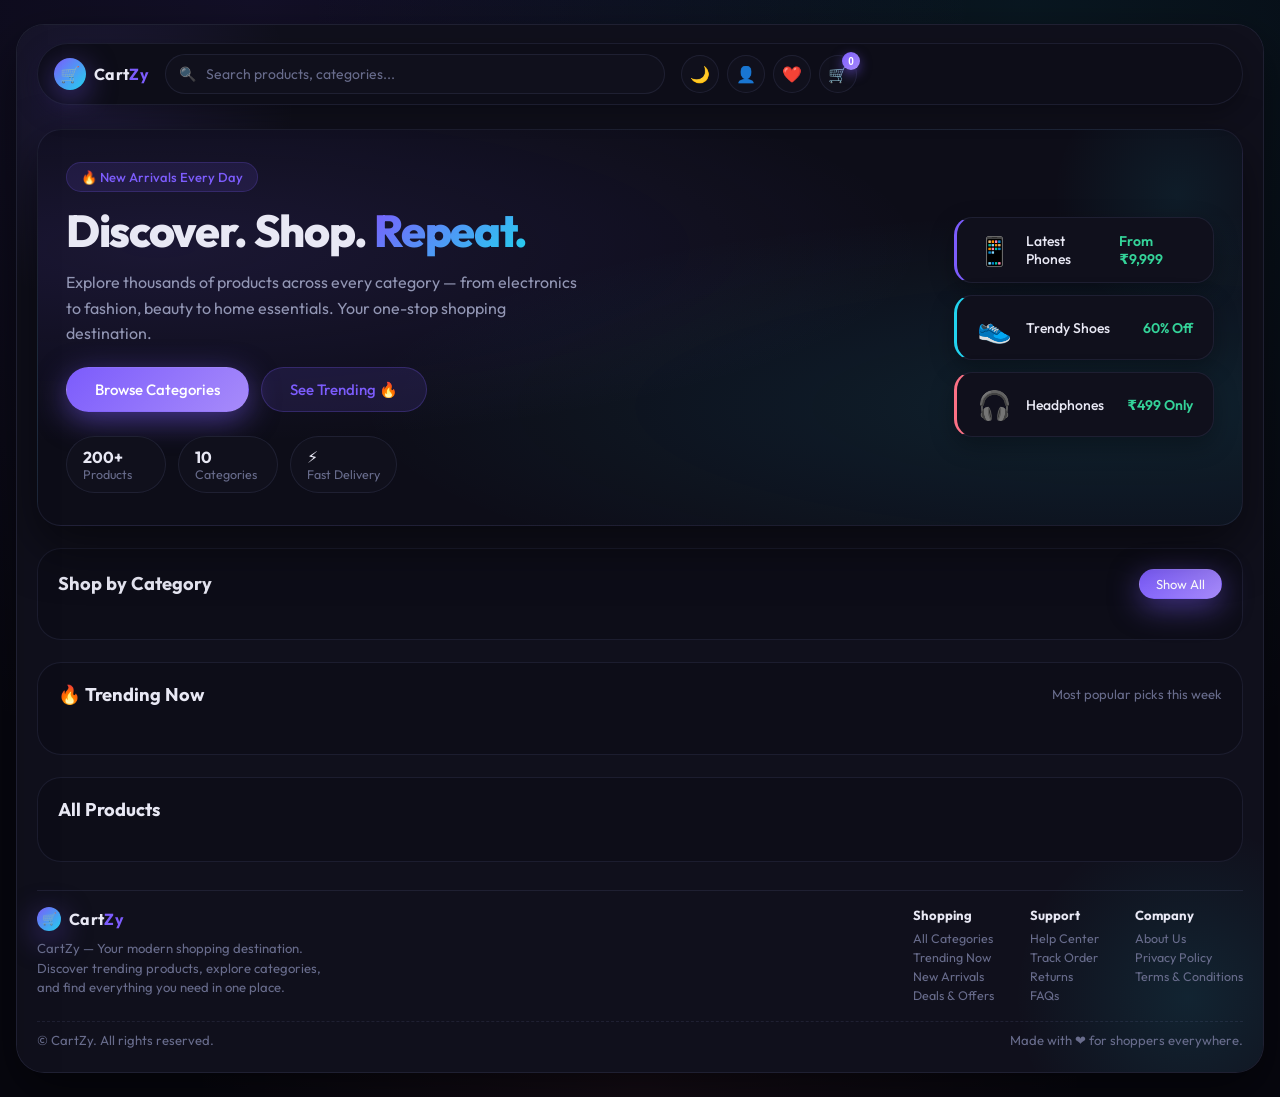
==== commit 5a295324: "CartZy save" ====
--- a/CartZy/index.html
+++ b/CartZy/index.html
@@ -210,6 +210,171 @@
         </footer>
     </div>
 
+    <!-- Cart Modal -->
+    <div class="cz-modal-overlay" id="cz-cart-overlay">
+        <div class="cz-cart-modal" id="cz-cart-modal">
+            <button class="cz-modal-close" id="cz-cart-modal-close">✕</button>
+            <h2 class="cz-cart-modal-title">🛒 Your Cart</h2>
+            
+            <!-- Empty Cart State -->
+            <div class="cz-cart-empty" id="cz-cart-empty">
+                <div class="cz-cart-empty-icon">🛒</div>
+                <h3>Your cart is empty</h3>
+                <p>Add some products to get started!</p>
+                <button class="cz-button cz-button-primary" id="cz-cart-shop-btn">Continue Shopping</button>
+            </div>
+            
+            <!-- Cart Items -->
+            <div class="cz-cart-content" id="cz-cart-content" style="display:none;">
+                <div class="cz-cart-items" id="cz-cart-items">
+                    <!-- Cart items rendered by JS -->
+                </div>
+                
+                <!-- Cart Summary -->
+                <div class="cz-cart-summary">
+                    <div class="cz-cart-summary-row">
+                        <span>Subtotal</span>
+                        <span id="cz-cart-subtotal">₹0</span>
+                    </div>
+                    <div class="cz-cart-summary-row">
+                        <span>Delivery</span>
+                        <span id="cz-cart-delivery">FREE</span>
+                    </div>
+                    <div class="cz-cart-divider"></div>
+                    <div class="cz-cart-summary-row cz-cart-total">
+                        <span>Total</span>
+                        <span id="cz-cart-total">₹0</span>
+                    </div>
+                    <button class="cz-button cz-button-primary cz-button-full cz-button-lg" id="cz-checkout-btn">
+                        Proceed to Checkout
+                    </button>
+                </div>
+            </div>
+        </div>
+    </div>
+
+    <!-- Checkout Modal -->
+    <div class="cz-modal-overlay" id="cz-checkout-overlay">
+        <div class="cz-checkout-modal" id="cz-checkout-modal">
+            <button class="cz-modal-close" id="cz-checkout-modal-close">✕</button>
+            <h2 class="cz-checkout-title">💳 Checkout</h2>
+            
+            <div class="cz-checkout-steps">
+                <div class="cz-checkout-step active" data-step="1">
+                    <span class="cz-step-number">1</span>
+                    <span class="cz-step-label">Payment</span>
+                </div>
+                <div class="cz-checkout-step-line"></div>
+                <div class="cz-checkout-step" data-step="2">
+                    <span class="cz-step-number">2</span>
+                    <span class="cz-step-label">Confirm</span>
+                </div>
+            </div>
+            
+            <!-- Payment Method Selection -->
+            <div class="cz-checkout-payment" id="cz-checkout-payment">
+                <h3>Choose Payment Method</h3>
+                
+                <div class="cz-payment-methods">
+                    <!-- UPI Option -->
+                    <div class="cz-payment-option" data-method="upi">
+                        <div class="cz-payment-icon">📱</div>
+                        <div class="cz-payment-info">
+                            <h4>UPI Payment</h4>
+                            <p>GPay, PhonePe, Paytm, etc.</p>
+                        </div>
+                        <div class="cz-payment-radio"></div>
+                    </div>
+                    
+                    <!-- Debit Card Option -->
+                    <div class="cz-payment-option" data-method="debit">
+                        <div class="cz-payment-icon">💳</div>
+                        <div class="cz-payment-info">
+                            <h4>Debit Card</h4>
+                            <p>Visa, Mastercard, RuPay</p>
+                        </div>
+                        <div class="cz-payment-radio"></div>
+                    </div>
+                    
+                    <!-- COD Option -->
+                    <div class="cz-payment-option" data-method="cod">
+                        <div class="cz-payment-icon">💵</div>
+                        <div class="cz-payment-info">
+                            <h4>Cash on Delivery</h4>
+                            <p>Pay when you receive</p>
+                        </div>
+                        <div class="cz-payment-radio"></div>
+                    </div>
+                </div>
+                
+                <!-- UPI Form -->
+                <div class="cz-payment-form" id="cz-upi-form" style="display:none;">
+                    <div class="cz-form-group">
+                        <label for="cz-upi-id">UPI ID</label>
+                        <input type="text" id="cz-upi-id" class="cz-form-input" placeholder="yourname@upi" autocomplete="off">
+                        <span class="cz-form-hint">Example: yourname@gpay</span>
+                    </div>
+                    <button class="cz-button cz-button-primary cz-button-full" id="cz-upi-pay-btn">Pay with UPI</button>
+                </div>
+                
+                <!-- Debit Card Form -->
+                <div class="cz-payment-form" id="cz-debit-form" style="display:none;">
+                    <div class="cz-form-group">
+                        <label for="cz-card-number">Card Number</label>
+                        <input type="text" id="cz-card-number" class="cz-form-input" placeholder="1234 5678 9012 3456" maxlength="19" autocomplete="off">
+                    </div>
+                    <div class="cz-form-row">
+                        <div class="cz-form-group">
+                            <label for="cz-card-expiry">Expiry Date</label>
+                            <input type="text" id="cz-card-expiry" class="cz-form-input" placeholder="MM/YY" maxlength="5" autocomplete="off">
+                        </div>
+                        <div class="cz-form-group">
+                            <label for="cz-card-cvv">CVV</label>
+                            <input type="password" id="cz-card-cvv" class="cz-form-input" placeholder="•••" maxlength="3" autocomplete="off">
+                        </div>
+                    </div>
+                    <div class="cz-form-group">
+                        <label for="cz-card-name">Cardholder Name</label>
+                        <input type="text" id="cz-card-name" class="cz-form-input" placeholder="Name on card" autocomplete="off">
+                    </div>
+                    <button class="cz-button cz-button-primary cz-button-full" id="cz-debit-pay-btn">Pay Now</button>
+                </div>
+                
+                <button class="cz-button cz-button-outline cz-button-full" id="cz-payment-continue-btn" style="display:none;">Continue</button>
+            </div>
+            
+            <!-- Order Confirmation -->
+            <div class="cz-checkout-confirm" id="cz-checkout-confirm" style="display:none;">
+                <div class="cz-order-success">
+                    <div class="cz-order-success-icon">✅</div>
+                    <h3>Order Placed Successfully!</h3>
+                    <p class="cz-order-id">Order ID: <span id="cz-order-id">CZ123456</span></p>
+                </div>
+                
+                <div class="cz-order-summary">
+                    <h4>Order Summary</h4>
+                    <div class="cz-order-items" id="cz-order-items">
+                        <!-- Order items rendered by JS -->
+                    </div>
+                    <div class="cz-order-total">
+                        <span>Total Paid</span>
+                        <span id="cz-order-total">₹0</span>
+                    </div>
+                    <div class="cz-order-method">
+                        <span>Payment Method</span>
+                        <span id="cz-order-method">-</span>
+                    </div>
+                </div>
+                
+                <div class="cz-order-delivery">
+                    <p>🚚 Estimated delivery: <strong>3-5 business days</strong></p>
+                </div>
+                
+                <button class="cz-button cz-button-primary cz-button-full" id="cz-order-done-btn">Continue Shopping</button>
+            </div>
+        </div>
+    </div>
+
     <!-- Login/Signup Modal -->
     <div class="cz-modal-overlay" id="cz-login-overlay">
         <div class="cz-login-modal" id="cz-login-modal">
--- a/CartZy/styles.css
+++ b/CartZy/styles.css
@@ -65,8 +65,8 @@
         radial-gradient(ellipse at 50% 100%, rgba(251, 113, 133, 0.06), transparent 50%),
         var(--cz-bg);
     color: var(--cz-text);
+    min-height: -webkit-fill-available;
     min-height: 100vh;
-    min-height: -webkit-fill-available;
     padding: 24px 16px;
     -webkit-font-smoothing: antialiased;
     -moz-osx-font-smoothing: grayscale;
@@ -731,15 +731,10 @@
     display: flex;
     align-items: center;
     justify-content: center;
-    font-size: 40px;
+    font-size: 56px;
     color: var(--cz-text-soft);
     background: linear-gradient(135deg, var(--cz-bg-soft), var(--cz-bg-card));
-}
-
-.cz-product-image .cz-img-placeholder::after {
-    content: '📷';
-    font-size: 36px;
-    opacity: 0.35;
+    filter: drop-shadow(0 4px 12px rgba(0,0,0,0.3));
 }
 
 .cz-product-trending-badge {
@@ -1344,6 +1339,465 @@
 .cz-auth-success.active {
     display: block;
     animation: fadeInUp 0.2s ease-out;
+}
+
+/* ── Cart Modal ── */
+.cz-cart-modal {
+    width: 100%;
+    max-width: 480px;
+    max-height: 85vh;
+    background: var(--cz-bg-elevated);
+    border: 1px solid var(--cz-border);
+    border-radius: var(--cz-radius-xl);
+    padding: 28px 24px;
+    box-shadow: var(--cz-shadow), 0 0 80px var(--cz-primary-glow);
+    position: relative;
+    transform: translateY(20px) scale(0.96);
+    transition: transform 0.35s cubic-bezier(0.4, 0, 0.2, 1);
+    overflow: hidden;
+    display: flex;
+    flex-direction: column;
+}
+
+.cz-modal-overlay.active .cz-cart-modal {
+    transform: translateY(0) scale(1);
+}
+
+.cz-cart-modal-title {
+    font-size: 1.3rem;
+    font-weight: 700;
+    margin-bottom: 20px;
+    text-align: center;
+}
+
+.cz-cart-empty {
+    text-align: center;
+    padding: 40px 20px;
+}
+
+.cz-cart-empty-icon {
+    font-size: 64px;
+    opacity: 0.3;
+    margin-bottom: 16px;
+}
+
+.cz-cart-empty h3 {
+    font-size: 1.1rem;
+    margin-bottom: 8px;
+}
+
+.cz-cart-empty p {
+    color: var(--cz-text-muted);
+    font-size: 0.9rem;
+    margin-bottom: 24px;
+}
+
+.cz-cart-content {
+    display: flex;
+    flex-direction: column;
+    gap: 16px;
+    flex: 1;
+    overflow: hidden;
+}
+
+.cz-cart-items {
+    flex: 1;
+    overflow-y: auto;
+    display: flex;
+    flex-direction: column;
+    gap: 12px;
+    padding-right: 4px;
+}
+
+.cz-cart-items::-webkit-scrollbar { width: 4px; }
+.cz-cart-items::-webkit-scrollbar-track { background: transparent; }
+.cz-cart-items::-webkit-scrollbar-thumb { background: var(--cz-primary); border-radius: 4px; }
+
+.cz-cart-item {
+    display: flex;
+    gap: 12px;
+    padding: 12px;
+    border-radius: var(--cz-radius-md);
+    background: var(--cz-bg-soft);
+    border: 1px solid var(--cz-border);
+}
+
+.cz-cart-item-image {
+    width: 64px;
+    height: 64px;
+    border-radius: var(--cz-radius-sm);
+    display: flex;
+    align-items: center;
+    justify-content: center;
+    font-size: 32px;
+    background: var(--cz-bg-card);
+    flex-shrink: 0;
+}
+
+.cz-cart-item-details {
+    flex: 1;
+    display: flex;
+    flex-direction: column;
+    gap: 4px;
+}
+
+.cz-cart-item-name {
+    font-size: 0.85rem;
+    font-weight: 500;
+    line-height: 1.3;
+}
+
+.cz-cart-item-price {
+    font-size: 0.95rem;
+    font-weight: 700;
+    color: var(--cz-primary);
+}
+
+.cz-cart-item-controls {
+    display: flex;
+    align-items: center;
+    gap: 8px;
+    margin-top: auto;
+}
+
+.cz-qty-btn {
+    width: 28px;
+    height: 28px;
+    border-radius: var(--cz-radius-sm);
+    border: 1px solid var(--cz-border);
+    background: var(--cz-bg-elevated);
+    color: var(--cz-text);
+    cursor: pointer;
+    display: flex;
+    align-items: center;
+    justify-content: center;
+    font-size: 14px;
+    transition: var(--cz-transition);
+}
+
+.cz-qty-btn:hover {
+    border-color: var(--cz-primary);
+    background: var(--cz-primary-soft);
+}
+
+.cz-qty-value {
+    font-size: 0.9rem;
+    font-weight: 600;
+    min-width: 24px;
+    text-align: center;
+}
+
+.cz-cart-item-remove {
+    margin-left: auto;
+    background: none;
+    border: none;
+    color: var(--cz-rose);
+    cursor: pointer;
+    font-size: 18px;
+    opacity: 0.6;
+    transition: var(--cz-transition);
+}
+
+.cz-cart-item-remove:hover { opacity: 1; }
+
+.cz-cart-summary {
+    border-top: 1px solid var(--cz-border);
+    padding-top: 16px;
+    display: flex;
+    flex-direction: column;
+    gap: 8px;
+}
+
+.cz-cart-summary-row {
+    display: flex;
+    justify-content: space-between;
+    font-size: 0.9rem;
+    color: var(--cz-text-muted);
+}
+
+.cz-cart-total {
+    font-size: 1.1rem;
+    font-weight: 700;
+    color: var(--cz-text);
+}
+
+.cz-cart-divider {
+    height: 1px;
+    background: var(--cz-border);
+    margin: 4px 0;
+}
+
+/* ── Checkout Modal ── */
+.cz-checkout-modal {
+    width: 100%;
+    max-width: 500px;
+    max-height: 90vh;
+    background: var(--cz-bg-elevated);
+    border: 1px solid var(--cz-border);
+    border-radius: var(--cz-radius-xl);
+    padding: 28px 24px;
+    box-shadow: var(--cz-shadow), 0 0 80px var(--cz-primary-glow);
+    position: relative;
+    transform: translateY(20px) scale(0.96);
+    transition: transform 0.35s cubic-bezier(0.4, 0, 0.2, 1);
+    overflow-y: auto;
+}
+
+.cz-modal-overlay.active .cz-checkout-modal {
+    transform: translateY(0) scale(1);
+}
+
+.cz-checkout-title {
+    font-size: 1.3rem;
+    font-weight: 700;
+    margin-bottom: 24px;
+    text-align: center;
+}
+
+.cz-checkout-steps {
+    display: flex;
+    align-items: center;
+    justify-content: center;
+    gap: 12px;
+    margin-bottom: 28px;
+}
+
+.cz-checkout-step {
+    display: flex;
+    align-items: center;
+    gap: 8px;
+    opacity: 0.5;
+}
+
+.cz-checkout-step.active { opacity: 1; }
+.cz-checkout-step.completed { opacity: 1; }
+
+.cz-step-number {
+    width: 28px;
+    height: 28px;
+    border-radius: 50%;
+    background: var(--cz-bg-soft);
+    border: 1px solid var(--cz-border);
+    display: flex;
+    align-items: center;
+    justify-content: center;
+    font-size: 0.8rem;
+    font-weight: 600;
+}
+
+.cz-checkout-step.active .cz-step-number {
+    background: var(--cz-primary);
+    border-color: var(--cz-primary);
+    color: white;
+}
+
+.cz-checkout-step.completed .cz-step-number {
+    background: var(--cz-green);
+    border-color: var(--cz-green);
+    color: white;
+}
+
+.cz-step-label {
+    font-size: 0.85rem;
+    font-weight: 500;
+}
+
+.cz-checkout-step-line {
+    width: 60px;
+    height: 2px;
+    background: var(--cz-border);
+}
+
+.cz-checkout-payment h3 {
+    font-size: 1rem;
+    font-weight: 600;
+    margin-bottom: 16px;
+}
+
+.cz-payment-methods {
+    display: flex;
+    flex-direction: column;
+    gap: 12px;
+    margin-bottom: 20px;
+}
+
+.cz-payment-option {
+    display: flex;
+    align-items: center;
+    gap: 14px;
+    padding: 16px;
+    border-radius: var(--cz-radius-md);
+    border: 1px solid var(--cz-border);
+    background: var(--cz-bg-soft);
+    cursor: pointer;
+    transition: var(--cz-transition);
+}
+
+.cz-payment-option:hover {
+    border-color: var(--cz-primary);
+    background: var(--cz-primary-soft);
+}
+
+.cz-payment-option.selected {
+    border-color: var(--cz-primary);
+    background: var(--cz-primary-soft);
+    box-shadow: 0 0 0 2px var(--cz-primary-soft);
+}
+
+.cz-payment-icon {
+    font-size: 28px;
+    flex-shrink: 0;
+}
+
+.cz-payment-info {
+    flex: 1;
+}
+
+.cz-payment-info h4 {
+    font-size: 0.9rem;
+    font-weight: 600;
+    margin-bottom: 2px;
+}
+
+.cz-payment-info p {
+    font-size: 0.78rem;
+    color: var(--cz-text-soft);
+}
+
+.cz-payment-radio {
+    width: 20px;
+    height: 20px;
+    border-radius: 50%;
+    border: 2px solid var(--cz-border);
+    position: relative;
+    flex-shrink: 0;
+}
+
+.cz-payment-option.selected .cz-payment-radio {
+    border-color: var(--cz-primary);
+}
+
+.cz-payment-option.selected .cz-payment-radio::after {
+    content: '';
+    position: absolute;
+    top: 50%;
+    left: 50%;
+    transform: translate(-50%, -50%);
+    width: 10px;
+    height: 10px;
+    border-radius: 50%;
+    background: var(--cz-primary);
+}
+
+.cz-payment-form {
+    padding: 20px;
+    border-radius: var(--cz-radius-md);
+    background: var(--cz-bg-soft);
+    border: 1px solid var(--cz-border);
+    margin-bottom: 16px;
+}
+
+.cz-form-row {
+    display: grid;
+    grid-template-columns: 1fr 1fr;
+    gap: 12px;
+}
+
+.cz-form-hint {
+    font-size: 0.75rem;
+    color: var(--cz-text-soft);
+    margin-top: 4px;
+    display: block;
+}
+
+/* Order Confirmation */
+.cz-checkout-confirm {
+    text-align: center;
+}
+
+.cz-order-success {
+    margin-bottom: 24px;
+}
+
+.cz-order-success-icon {
+    font-size: 64px;
+    margin-bottom: 16px;
+    animation: successPop 0.5s ease-out;
+}
+
+@keyframes successPop {
+    0% { transform: scale(0); }
+    50% { transform: scale(1.2); }
+    100% { transform: scale(1); }
+}
+
+.cz-order-success h3 {
+    font-size: 1.2rem;
+    font-weight: 700;
+    margin-bottom: 8px;
+}
+
+.cz-order-id {
+    font-size: 0.85rem;
+    color: var(--cz-text-muted);
+}
+
+.cz-order-summary {
+    text-align: left;
+    background: var(--cz-bg-soft);
+    border-radius: var(--cz-radius-md);
+    padding: 16px;
+    margin-bottom: 16px;
+}
+
+.cz-order-summary h4 {
+    font-size: 0.85rem;
+    font-weight: 600;
+    margin-bottom: 12px;
+    color: var(--cz-text-muted);
+}
+
+.cz-order-items {
+    display: flex;
+    flex-direction: column;
+    gap: 8px;
+    margin-bottom: 12px;
+}
+
+.cz-order-item {
+    display: flex;
+    justify-content: space-between;
+    font-size: 0.85rem;
+}
+
+.cz-order-item-name {
+    color: var(--cz-text-muted);
+}
+
+.cz-order-item-qty {
+    color: var(--cz-text-soft);
+}
+
+.cz-order-total, .cz-order-method {
+    display: flex;
+    justify-content: space-between;
+    font-size: 0.9rem;
+    padding: 8px 0;
+    border-top: 1px solid var(--cz-border);
+}
+
+.cz-order-total {
+    font-weight: 700;
+    font-size: 1rem;
+}
+
+.cz-order-delivery {
+    margin-bottom: 20px;
+}
+
+.cz-order-delivery p {
+    font-size: 0.85rem;
+    color: var(--cz-text-muted);
 }
 
 /* ── Card load animation ── */
@@ -1391,8 +1845,8 @@
     body { padding: 0; }
     .cz-app {
         border-radius: 0;
+        min-height: -webkit-fill-available;
         min-height: 100vh;
-        min-height: -webkit-fill-available;
         box-shadow: none;
         border: none;
         padding: 10px 10px 16px;
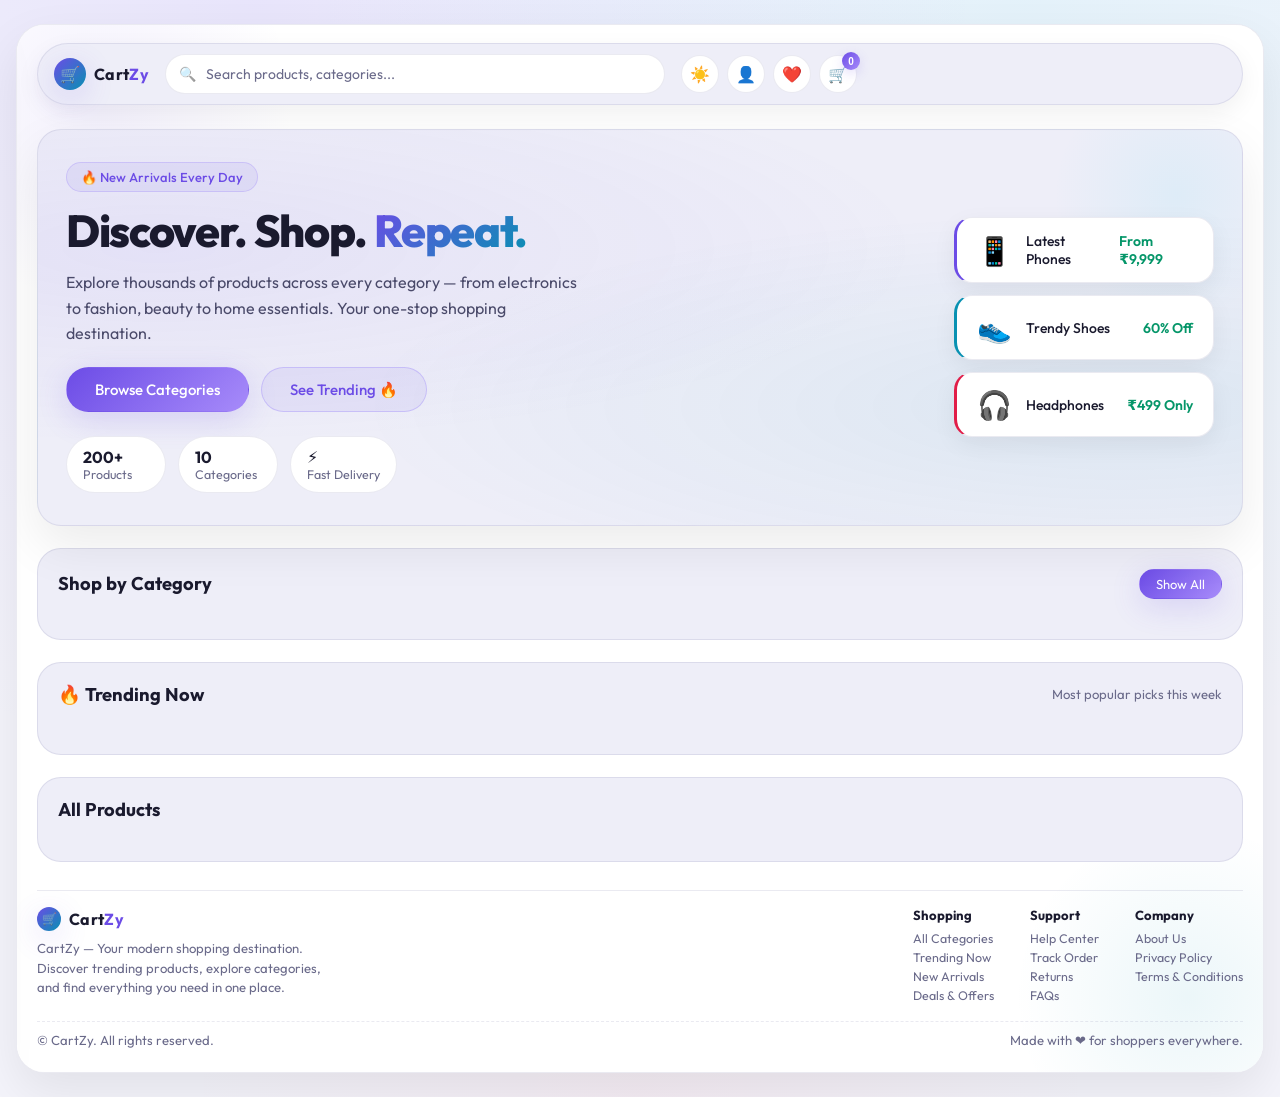
==== commit d0b49ed6: "cartzy" ====
--- a/CartZy/index.html
+++ b/CartZy/index.html
@@ -11,7 +11,7 @@
     <link href="https://fonts.googleapis.com/css2?family=Outfit:wght@300;400;500;600;700;800&display=swap" rel="stylesheet">
 </head>
 <body>
-    <div class="cz-app" id="cz-app">
+    <div class="cz-app" id="cz-app"> 
         <!-- Mobile Sidebar -->
         <div class="cz-sidebar" id="cz-sidebar">
             <div class="cz-sidebar-header">
--- a/CartZy/styles.css
+++ b/CartZy/styles.css
@@ -1128,7 +1128,7 @@
     text-decoration: none;
     cursor: pointer;
     background: none;
-    border: none;
+    border: none; 
     width: 100%;
     text-align: left;
     font-family: inherit;
